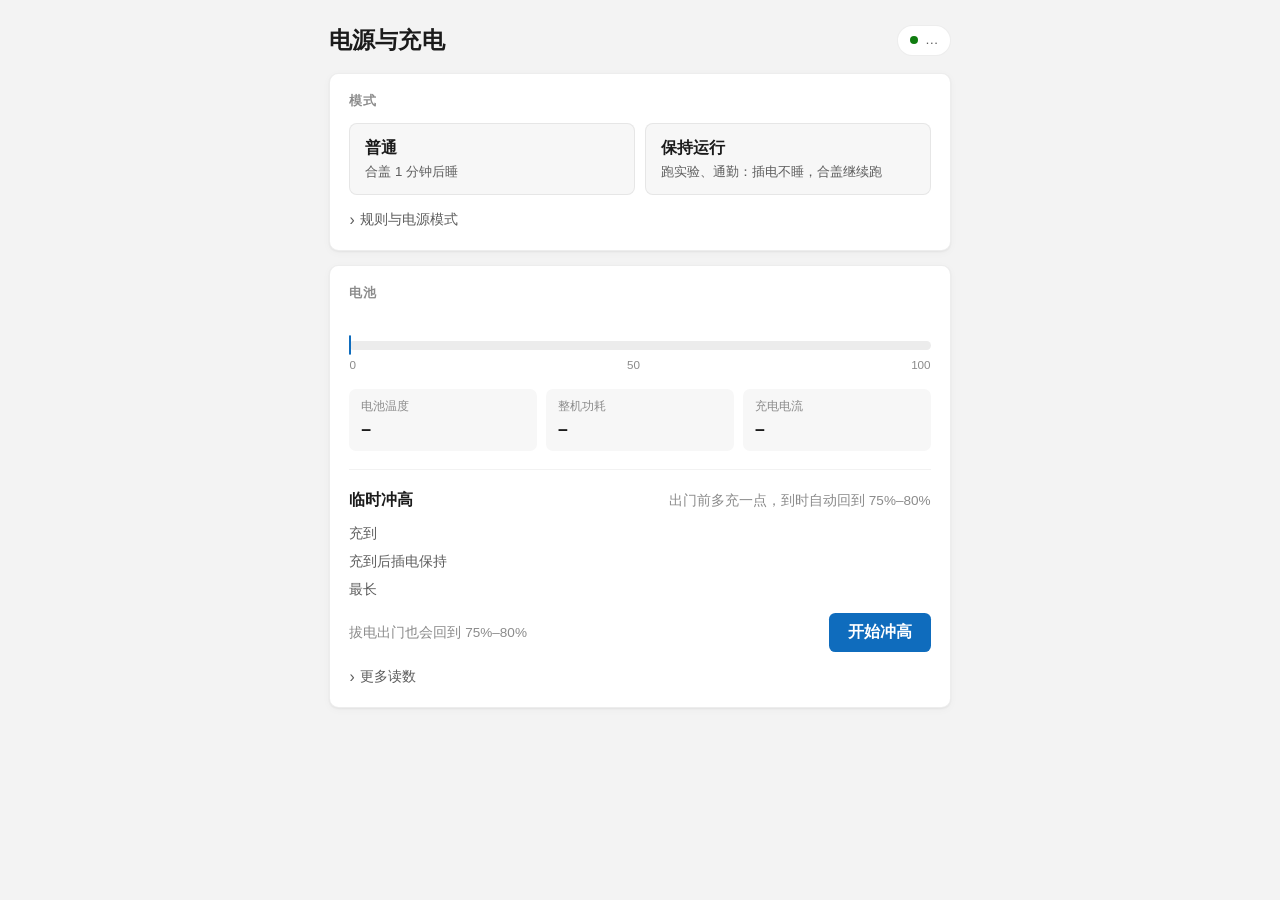
==== ui/web/index.html @ da081fdf "界面改用 WebView2（pywebview）：Windows 11 风格卡片、深浅色跟随系统、模式卡片点即切换、时长只在保持运行时出现、电量条标出充电区间、三格读数、冲高选项改为预设、冲高中显示进" ====
<!doctype html>
<html lang="zh-CN">
<head>
<meta charset="utf-8">
<meta name="viewport" content="width=device-width, initial-scale=1">
<title>PowerManager</title>
<style>
:root {
  --bg: #f3f3f3; --card: #ffffff; --line: rgba(0,0,0,.07); --line2: rgba(0,0,0,.05);
  --ink: #1b1b1b; --ink2: #5d5d5d; --ink3: #8b8b8b;
  --accent: #0f6cbd; --accent-ink: #ffffff; --accent-soft: #eaf2fb; --accent-line: #b4d3f2;
  --chip: #f7f7f7; --chip-hover: #efefef; --track: #ececec;
  --green: #107c10; --amber: #9d5d00; --red: #c42b1c; --band: rgba(15,108,189,.16);
  --shadow: 0 1px 2px rgba(0,0,0,.05), 0 2px 8px rgba(0,0,0,.03);
  color-scheme: light;
}
@media (prefers-color-scheme: dark) {
  :root {
    --bg: #202020; --card: #2b2b2b; --line: rgba(255,255,255,.08); --line2: rgba(255,255,255,.06);
    --ink: #f3f3f3; --ink2: #c5c5c5; --ink3: #9a9a9a;
    --accent: #4cc2ff; --accent-ink: #00243a; --accent-soft: rgba(76,194,255,.12); --accent-line: rgba(76,194,255,.45);
    --chip: #333333; --chip-hover: #3c3c3c; --track: #3a3a3a;
    --green: #6ccb5f; --amber: #fcb35b; --red: #ff99a4; --band: rgba(76,194,255,.22);
    --shadow: none;
    color-scheme: dark;
  }
}
* { box-sizing: border-box; }
html { font-size: clamp(14px, calc(10px + .45vw), 17px); }
body {
  margin: 0; background: var(--bg); color: var(--ink);
  font-family: "Segoe UI Variable Text", "Segoe UI", "Microsoft YaHei UI", sans-serif;
  font-size: 1rem; line-height: 1.45; -webkit-font-smoothing: antialiased;
  user-select: none; cursor: default;
}
.num { font-variant-numeric: tabular-nums; }
main { max-width: 42rem; margin: 0 auto; padding: 1.5rem 1.25rem 2rem; }
header { display: flex; align-items: center; justify-content: space-between; margin-bottom: 1rem; }
h1 { font-size: 1.45rem; font-weight: 600; margin: 0; letter-spacing: .01em; }
.pill { display: inline-flex; align-items: center; gap: .45rem; font-size: .86rem; color: var(--ink2);
        padding: .3rem .75rem; border-radius: 999px; background: var(--card); border: 1px solid var(--line); }
.dot { width: .5rem; height: .5rem; border-radius: 50%; background: var(--green); }
.pill.off .dot { background: var(--red); }
.link { color: var(--accent); cursor: pointer; font-weight: 600; }

.card { background: var(--card); border: 1px solid var(--line); border-radius: .6rem; box-shadow: var(--shadow);
        padding: 1.15rem 1.25rem; margin-bottom: .9rem; }
.card h2 { font-size: .8rem; font-weight: 600; color: var(--ink3); letter-spacing: .06em; margin: 0 0 .8rem; }
.row { display: flex; align-items: center; gap: .5rem; flex-wrap: wrap; }
.spread { justify-content: space-between; }
.muted { color: var(--ink2); }
.faint { color: var(--ink3); font-size: .86rem; }

/* mode tiles */
.tiles { display: grid; grid-template-columns: 1fr 1fr; gap: .6rem; }
.tile { border: 1px solid var(--line); border-radius: .5rem; padding: .8rem .95rem; cursor: pointer;
        background: var(--chip); transition: background .12s, border-color .12s; }
.tile:hover { background: var(--chip-hover); }
.tile b { display: block; font-weight: 600; font-size: 1.02rem; }
.tile span { display: block; font-size: .84rem; color: var(--ink2); margin-top: .15rem; }
.tile.on { background: var(--accent-soft); border-color: var(--accent); }
.tile.on b { color: var(--accent); }
.runbar { margin-top: .8rem; padding: .7rem .9rem; border-radius: .5rem; background: var(--accent-soft);
          display: flex; align-items: center; justify-content: space-between; gap: .75rem; flex-wrap: wrap; }
.runbar .left { font-weight: 600; }

/* chips */
.chips { display: inline-flex; gap: .3rem; flex-wrap: wrap; }
.chip { border: 1px solid var(--line); background: var(--card); color: var(--ink); border-radius: .4rem;
        padding: .22rem .7rem; font: inherit; font-size: .88rem; cursor: pointer; }
.chip:hover { background: var(--chip-hover); }
.chip.on { border-color: var(--accent); color: var(--accent); background: var(--accent-soft); font-weight: 600; }

details { margin-top: .9rem; }
summary { cursor: pointer; color: var(--ink2); font-size: .86rem; list-style: none; display: inline-flex; gap: .35rem; align-items: center; }
summary::before { content: "›"; display: inline-block; transition: transform .15s; font-size: 1rem; line-height: 1; }
details[open] summary::before { transform: rotate(90deg); }
.kv { display: grid; grid-template-columns: auto 1fr; gap: .3rem 1rem; margin-top: .6rem; font-size: .88rem; }
.kv dt { color: var(--ink3); }
.kv dd { margin: 0; color: var(--ink2); }

/* battery */
.big { font-family: "Segoe UI Variable Display", "Segoe UI", sans-serif; font-size: 3.2rem; font-weight: 600;
       line-height: 1; letter-spacing: -.02em; }
.big small { font-size: 1.5rem; font-weight: 500; color: var(--ink2); margin-left: .1rem; }
.flow { font-size: 1.02rem; }
.meter { position: relative; margin: 1.6rem 0 .35rem; height: .55rem; border-radius: 999px; background: var(--track); }
.meter .fill { position: absolute; left: 0; top: 0; bottom: 0; border-radius: 999px; background: var(--green); }
.meter .band { position: absolute; top: -.35rem; bottom: -.35rem; border: 1.5px solid var(--accent); border-radius: .3rem;
               background: var(--band); }
.meter .band i { position: absolute; bottom: calc(100% + .2rem); left: 50%; transform: translateX(-50%);
                 font-style: normal; font-size: .76rem; color: var(--accent); white-space: nowrap; font-weight: 600; }
.scale { display: flex; justify-content: space-between; font-size: .74rem; color: var(--ink3); margin-top: .45rem; }
.stats { display: grid; grid-template-columns: repeat(3, 1fr); gap: .6rem; margin-top: 1rem; }
.stat { background: var(--chip); border-radius: .45rem; padding: .55rem .75rem; }
.stat dt { font-size: .76rem; color: var(--ink3); }
.stat dd { margin: .1rem 0 0; font-size: 1.12rem; font-weight: 600; }
.note { margin-top: .8rem; font-size: .86rem; color: var(--ink3); }
.note.warn { color: var(--amber); }
hr { border: 0; border-top: 1px solid var(--line2); margin: 1.15rem 0; }

.boost-head { display: flex; align-items: baseline; justify-content: space-between; gap: 1rem; margin-bottom: .75rem; }
.boost-head b { font-weight: 600; font-size: 1.02rem; }
.field { display: grid; grid-template-columns: 7.5rem 1fr; align-items: center; gap: .5rem; margin: .45rem 0; }
.field label { color: var(--ink2); font-size: .9rem; }
.btn { border: 0; border-radius: .4rem; padding: .5rem 1.2rem; font: inherit; font-weight: 600; cursor: pointer;
       background: var(--accent); color: var(--accent-ink); }
.btn:hover { filter: brightness(1.08); }
.btn:disabled { opacity: .55; cursor: default; }
.boosting { background: var(--accent-soft); border-radius: .5rem; padding: .85rem 1rem; }
.progress { height: .35rem; border-radius: 999px; background: var(--track); margin: .6rem 0 .45rem; overflow: hidden; }
.progress > div { height: 100%; background: var(--accent); border-radius: 999px; }

.toast { position: fixed; left: 50%; bottom: 1.2rem; transform: translateX(-50%); background: var(--ink); color: var(--bg);
         padding: .55rem 1rem; border-radius: .45rem; font-size: .88rem; opacity: 0; transition: opacity .2s; pointer-events: none;
         max-width: 90vw; }
.toast.show { opacity: .95; }
.hidden { display: none !important; }
::-webkit-scrollbar { width: 6px; }
::-webkit-scrollbar-track { background: transparent; }
::-webkit-scrollbar-thumb { background: var(--line); border-radius: 3px; }
::-webkit-scrollbar-thumb:hover { background: var(--ink3); }
</style>
</head>
<body>
<main>
  <header>
    <h1>电源与充电</h1>
    <span id="agent" class="pill"><span class="dot"></span><span id="agent-text">…</span><span id="agent-start" class="link hidden">启动</span></span>
  </header>

  <section class="card">
    <h2>模式</h2>
    <div class="tiles">
      <div class="tile" id="t-normal"><b>普通</b><span>合盖 1 分钟后睡</span></div>
      <div class="tile" id="t-run"><b>保持运行</b><span>跑实验、通勤：插电不睡，合盖继续跑</span></div>
    </div>
    <div class="runbar hidden" id="runbar">
      <span class="left num" id="run-left"></span>
      <span class="row"><span class="faint">时长</span><span class="chips" id="hours"></span></span>
    </div>
    <details>
      <summary>规则与电源模式</summary>
      <dl class="kv" id="rules"></dl>
    </details>
  </section>

  <section class="card">
    <div class="row spread"><h2 style="margin:0">电池</h2><span class="faint num" id="read-at"></span></div>
    <div class="row" style="gap:1.1rem; margin-top:.6rem; align-items:flex-end">
      <div class="big num" id="pct"></div>
      <div style="padding-bottom:.25rem">
        <div class="flow" id="flow"></div>
        <div class="faint" id="hw"></div>
      </div>
    </div>
    <div class="meter"><div class="fill" id="fill"></div><div class="band" id="band"><i id="band-label"></i></div></div>
    <div class="scale num"><span>0</span><span>50</span><span>100</span></div>
    <dl class="stats">
      <div class="stat"><dt>电池温度</dt><dd class="num" id="s-temp">–</dd></div>
      <div class="stat"><dt>整机功耗</dt><dd class="num" id="s-power">–</dd></div>
      <div class="stat"><dt>充电电流</dt><dd class="num" id="s-ma">–</dd></div>
    </dl>
    <div class="note" id="note"></div>
    <hr>

    <div id="boost-off">
      <div class="boost-head"><b>临时冲高</b><span class="faint">出门前多充一点，到时自动回到 75%–80%</span></div>
      <div class="field"><label>充到</label><span class="chips" id="b-target"></span></div>
      <div class="field"><label>充到后插电保持</label><span class="chips" id="b-hold"></span></div>
      <div class="field"><label>最长</label><span class="chips" id="b-max"></span></div>
      <div class="row spread" style="margin-top:.9rem">
        <span class="faint">拔电出门也会回到 75%–80%</span>
        <button class="btn" id="b-go">开始冲高</button>
      </div>
    </div>
    <div id="boost-on" class="boosting hidden">
      <div class="row spread"><b id="bo-title"></b><span class="faint num" id="bo-deadline"></span></div>
      <div class="progress"><div id="bo-bar"></div></div>
      <div class="faint" id="bo-text"></div>
    </div>

    <details>
      <summary>更多读数</summary>
      <dl class="kv" id="more"></dl>
    </details>
  </section>
</main>
<div class="toast" id="toast"></div>

<script>
const $ = id => document.getElementById(id);
const api = () => window.pywebview.api;
let S = null;
const pick = { target: null, hold: null, maxh: null };

function toast(msg) {
  const t = $('toast'); t.textContent = msg; t.classList.add('show');
  clearTimeout(t._h); t._h = setTimeout(() => t.classList.remove('show'), 3500);
}

function chips(el, values, current, fmt, onPick) {
  el.innerHTML = '';
  for (const v of values) {
    const b = document.createElement('button');
    b.className = 'chip num' + (v == current ? ' on' : '');
    b.textContent = fmt(v);
    b.onclick = () => onPick(v);
    el.appendChild(b);
  }
}

function render(s) {
  S = s;
  // agent
  $('agent').classList.toggle('off', !s.agent);
  $('agent-text').textContent = s.agent ? '常驻运行中' : '常驻没在运行';
  $('agent-start').classList.toggle('hidden', s.agent);

  // mode
  const run = s.mode.mode === 'run';
  $('t-normal').classList.toggle('on', !run);
  $('t-run').classList.toggle('on', run);
  $('runbar').classList.toggle('hidden', !run);
  if (run) $('run-left').textContent = `还剩 ${s.mode.left}，${s.mode.until} 回到普通`;
  chips($('hours'), [2, 4, 8, 12, 24], s.mode.hours, v => `${v} 小时`, v => setMode('run', v));
  const R = run
    ? [['插电', '15 分钟关屏，不睡；合盖继续跑'], ['用电池', '5 分钟关屏，30 分钟没人操作才睡；电池到 40 °C 提前睡'],
       ['睡不下去', '2 分钟后休眠（后台忙时只能休眠）']]
    : [['合盖', '1 分钟后睡'], ['插电', '15 分钟关屏，1 小时睡'], ['用电池', '5 分钟关屏，15 分钟睡'],
       ['睡不下去', '2 分钟后休眠（后台忙时只能休眠）']];
  R.push(['电源模式', `插电 ${s.power_mode.ac}；用电池 ${s.power_mode.dc}（50% 以下自动换最佳能效）`],
         ['电源键', '不起作用（睡着时按会唤醒）']);
  $('rules').innerHTML = R.map(([k, v]) => `<dt>${k}</dt><dd>${v}</dd>`).join('');

  // battery
  const b = s.battery;
  $('pct').innerHTML = b.pct == null ? '–' : `${b.pct}<small>%</small>`;
  $('flow').textContent = b.flow;
  $('read-at').textContent = b.read_at ? `读数 ${b.read_at}` : '';
  const [lo, hi] = b.band;
  $('hw').textContent = b.hw
    ? (b.hw[0] == lo && b.hw[1] == hi ? `充电区间 ${lo}%–${hi}%` : `充电区间 ${b.hw[0]}%–${b.hw[1]}%（应为 ${lo}%–${hi}%，下次运行改回）`)
    : '充电区间还没读到';
  const fill = $('fill');
  fill.style.width = (b.pct ?? 0) + '%';
  fill.style.background = b.pct >= 50 ? 'var(--green)' : b.pct >= 20 ? 'var(--amber)' : 'var(--red)';
  const band = $('band');
  band.style.left = lo + '%'; band.style.width = (hi - lo) + '%';
  $('band-label').textContent = `${lo}–${hi}%`;
  $('s-temp').textContent = b.temp != null ? `${b.temp.toFixed(1)} °C` : '–';
  $('s-power').textContent = b.system_w != null ? `${b.system_w} W` : '–';
  $('s-ma').textContent = b.charge_ma != null ? `${b.charge_ma} mA` : '–';
  const note = $('note');
  note.textContent = b.slow ? '充得慢：机器热或功耗高时 EC 会压低充电电流，凉下来自动放开' : b.last;
  note.classList.toggle('warn', b.slow);
  $('more').innerHTML = [
    ['最热传感器', b.hottest != null ? `${Math.round(b.hottest)} °C（CPU 满载时 90–100 °C 是正常的）` : '–'],
    ['电源模式', `插电 ${s.power_mode.ac}，用电池 ${s.power_mode.dc}`],
    ['读数', '有事才读：插拔电、醒来、电量每变 5%、冲高到点'],
  ].map(([k, v]) => `<dt>${k}</dt><dd>${v}</dd>`).join('');

  // boost
  const bo = s.boost;
  $('boost-on').classList.toggle('hidden', !bo.active);
  $('boost-off').classList.toggle('hidden', bo.active);
  if (bo.active) {
    $('bo-title').textContent = `冲高到 ${bo.target}%`;
    $('bo-deadline').textContent = `最迟 ${bo.deadline} 回落`;
    if (bo.held != null) {
      $('bo-bar').style.width = Math.min(100, 100 * bo.held / bo.hold) + '%';
      $('bo-text').textContent = `已充到，插着电保持 ${bo.held}/${bo.hold} 分钟；拔电也会回到 75%–80%`;
    } else {
      $('bo-bar').style.width = Math.min(100, 100 * Math.max(0, (b.pct ?? 0) - lo) / Math.max(1, bo.target - lo)) + '%';
      $('bo-text').textContent = `正在充（${b.pct}%），充到后插着电保持 ${bo.hold} 分钟；拔电也会回到 75%–80%`;
    }
  } else {
    pick.target ??= s.boost_prefs.target; pick.hold ??= nearest(s.boost_prefs.hold, [30, 60, 120]);
    pick.maxh ??= nearest(s.boost_prefs.maxh, [2, 4, 8]);
    chips($('b-target'), [85, 90, 95, 100], pick.target, v => `${v}%`, v => { pick.target = v; render(S); });
    chips($('b-hold'), [30, 60, 120], pick.hold, v => `${v} 分钟`, v => { pick.hold = v; render(S); });
    chips($('b-max'), [2, 4, 8], pick.maxh, v => `${v} 小时`, v => { pick.maxh = v; render(S); });
  }
}
const nearest = (x, arr) => arr.reduce((a, b) => Math.abs(b - x) < Math.abs(a - x) ? b : a);

async function refresh() { if (window.pywebview) render(await api().get_state()); }

async function setMode(mode, hours) {
  const r = await api().set_mode(mode, hours ?? S.mode.hours);
  if (!r.ok) toast(r.msg);
  await refresh();
}

$('t-normal').onclick = () => S && S.mode.mode !== 'normal' && setMode('normal');
$('t-run').onclick = () => S && S.mode.mode !== 'run' && setMode('run');
$('agent-start').onclick = async () => { const r = await api().start_agent(); if (!r.ok) toast(r.msg); refresh(); };
$('b-go').onclick = async () => {
  const btn = $('b-go'); btn.disabled = true; btn.textContent = '正在写入 EC…';
  const r = await api().boost(pick.target, pick.hold, pick.maxh);
  btn.disabled = false; btn.textContent = '开始冲高';
  toast(r.ok ? `已开始冲高到 ${pick.target}%` : r.msg);
  refresh();
};
window.addEventListener('pywebviewready', refresh);
window.addEventListener('focus', refresh);
document.addEventListener('visibilitychange', () => { if (!document.hidden) refresh(); });
</script>
</body>
</html>
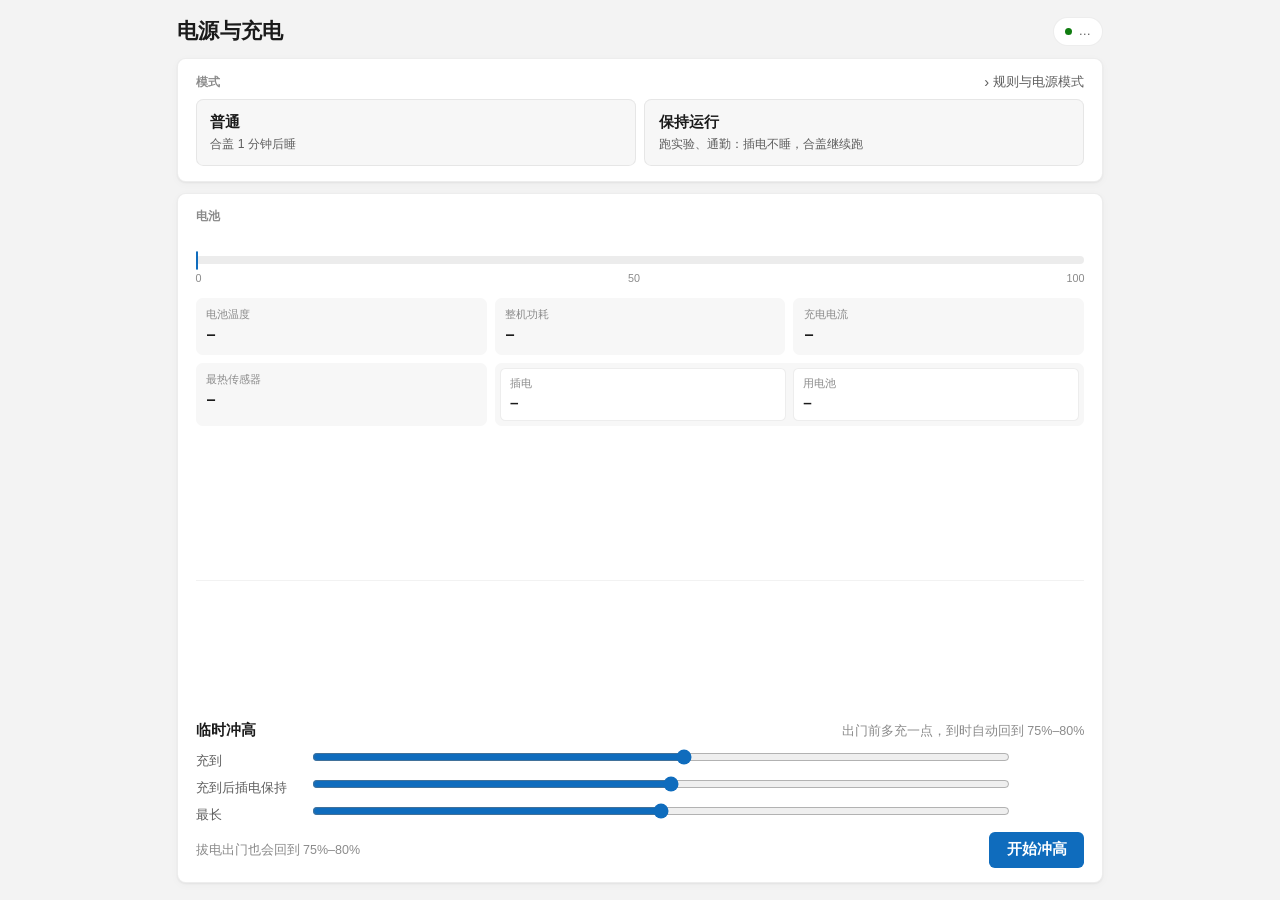
==== commit 552a9fd6: "优化 UI 窗口居中、响应式展开联动、冲高滑动条及状态卡片布局" ====
--- a/ui/web/index.html
+++ b/ui/web/index.html
@@ -26,7 +26,7 @@
   }
 }
 * { box-sizing: border-box; }
-html { font-size: clamp(14px, calc(10px + .45vw), 17px); }
+html { font-size: clamp(11.5px, 1.62vh, 15.5px); }
 body {
   margin: 0; background: var(--bg); color: var(--ink);
   font-family: "Segoe UI Variable Text", "Segoe UI", "Microsoft YaHei UI", sans-serif;
@@ -34,8 +34,13 @@
   user-select: none; cursor: default;
 }
 .num { font-variant-numeric: tabular-nums; }
-main { max-width: 42rem; margin: 0 auto; padding: 1.5rem 1.25rem 2rem; }
-header { display: flex; align-items: center; justify-content: space-between; margin-bottom: 1rem; }
+main { max-width: 44rem; min-height: 100vh; margin: 0 auto; padding: 1.1rem 1.25rem 1.15rem;
+       display: flex; flex-direction: column; transition: max-width .18s cubic-bezier(.2, .8, .2, 1); }
+main.expanded { max-width: 66rem; }
+@media (min-width: 1000px) {
+  main { max-width: 66rem; }
+}
+header { display: flex; align-items: center; justify-content: space-between; margin-bottom: .75rem; }
 h1 { font-size: 1.45rem; font-weight: 600; margin: 0; letter-spacing: .01em; }
 .pill { display: inline-flex; align-items: center; gap: .45rem; font-size: .86rem; color: var(--ink2);
         padding: .3rem .75rem; border-radius: 999px; background: var(--card); border: 1px solid var(--line); }
@@ -44,7 +49,8 @@
 .link { color: var(--accent); cursor: pointer; font-weight: 600; }
 
 .card { background: var(--card); border: 1px solid var(--line); border-radius: .6rem; box-shadow: var(--shadow);
-        padding: 1.15rem 1.25rem; margin-bottom: .9rem; }
+        padding: 1rem 1.2rem; margin-bottom: .75rem; }
+.battery-card { flex: 1; margin-bottom: 0; display: flex; flex-direction: column; justify-content: space-between; }
 .card h2 { font-size: .8rem; font-weight: 600; color: var(--ink3); letter-spacing: .06em; margin: 0 0 .8rem; }
 .row { display: flex; align-items: center; gap: .5rem; flex-wrap: wrap; }
 .spread { justify-content: space-between; }
@@ -71,38 +77,69 @@
 .chip:hover { background: var(--chip-hover); }
 .chip.on { border-color: var(--accent); color: var(--accent); background: var(--accent-soft); font-weight: 600; }
 
-details { margin-top: .9rem; }
-summary { cursor: pointer; color: var(--ink2); font-size: .86rem; list-style: none; display: inline-flex; gap: .35rem; align-items: center; }
-summary::before { content: "›"; display: inline-block; transition: transform .15s; font-size: 1rem; line-height: 1; }
-details[open] summary::before { transform: rotate(90deg); }
+.card-head { display: flex; align-items: center; justify-content: space-between; margin-bottom: .55rem; }
+.card-head h2 { margin: 0; }
+.toggle { background: none; border: 0; padding: 0; font: inherit; color: var(--ink2); font-size: .86rem; cursor: pointer;
+          display: inline-flex; align-items: center; gap: .3rem; }
+.toggle:hover { color: var(--ink); }
+.toggle::before { content: "›"; display: inline-block; transition: transform .15s; font-size: 1rem; line-height: 1; }
+.mode-card.expanded .toggle::before { transform: rotate(90deg); }
+.rules-panel { display: none; }
+.mode-card.expanded .mode-layout { display: grid; grid-template-columns: minmax(14rem, 17.5rem) 1fr; gap: 1rem; align-items: start; }
+.mode-card.expanded .tiles { grid-template-columns: 1fr; }
+.mode-card.expanded .rules-panel { display: block; border-left: 1px solid var(--line2); padding-left: 1rem;
+                                   animation: fadeSlide .18s ease-out; }
+@keyframes fadeSlide { from { opacity: 0; transform: translateX(6px); } to { opacity: 1; transform: translateX(0); } }
+.mode-card.expanded .kv { margin-top: 0; }
 .kv { display: grid; grid-template-columns: auto 1fr; gap: .3rem 1rem; margin-top: .6rem; font-size: .88rem; }
 .kv dt { color: var(--ink3); }
 .kv dd { margin: 0; color: var(--ink2); }
+.substats { display: flex; flex-wrap: wrap; gap: .35rem 1.25rem; margin-top: .65rem; font-size: .84rem; color: var(--ink3); }
+.substats b { font-weight: 500; color: var(--ink2); }
+.read-wrap { position: relative; display: inline-flex; padding: .35rem .5rem; margin: -.35rem -.5rem; cursor: help; }
+.read-badge { font-size: .8rem; font-weight: 500; color: var(--amber); border: 1px solid var(--amber);
+              background: rgba(252,179,91,.10); padding: .12rem .55rem; border-radius: .35rem; }
+.read-tip { position: absolute; right: 0; top: calc(100% + .1rem); z-index: 20; white-space: nowrap;
+            background: var(--ink); color: var(--bg); font-size: .78rem; padding: .35rem .65rem; border-radius: .4rem;
+            box-shadow: var(--shadow); opacity: 0; pointer-events: none; transition: opacity .12s; }
+.read-wrap:hover .read-tip { opacity: .96; }
 
 /* battery */
 .big { font-family: "Segoe UI Variable Display", "Segoe UI", sans-serif; font-size: 3.2rem; font-weight: 600;
        line-height: 1; letter-spacing: -.02em; }
 .big small { font-size: 1.5rem; font-weight: 500; color: var(--ink2); margin-left: .1rem; }
 .flow { font-size: 1.02rem; }
-.meter { position: relative; margin: 1.6rem 0 .35rem; height: .55rem; border-radius: 999px; background: var(--track); }
+.meter { position: relative; margin: 1.3rem 0 .25rem; height: .55rem; border-radius: 999px; background: var(--track); }
 .meter .fill { position: absolute; left: 0; top: 0; bottom: 0; border-radius: 999px; background: var(--green); }
 .meter .band { position: absolute; top: -.35rem; bottom: -.35rem; border: 1.5px solid var(--accent); border-radius: .3rem;
                background: var(--band); }
 .meter .band i { position: absolute; bottom: calc(100% + .2rem); left: 50%; transform: translateX(-50%);
                  font-style: normal; font-size: .76rem; color: var(--accent); white-space: nowrap; font-weight: 600; }
 .scale { display: flex; justify-content: space-between; font-size: .74rem; color: var(--ink3); margin-top: .45rem; }
-.stats { display: grid; grid-template-columns: repeat(3, 1fr); gap: .6rem; margin-top: 1rem; }
+.stats { display: grid; grid-template-columns: repeat(3, 1fr); gap: .55rem; margin-top: .75rem; }
 .stat { background: var(--chip); border-radius: .45rem; padding: .55rem .75rem; }
+.stat.wide { grid-column: span 2; padding: .35rem; }
 .stat dt { font-size: .76rem; color: var(--ink3); }
 .stat dd { margin: .1rem 0 0; font-size: 1.12rem; font-weight: 600; }
-.note { margin-top: .8rem; font-size: .86rem; color: var(--ink3); }
+.pm-boxes { display: grid; grid-template-columns: 1fr 1fr; gap: .45rem; height: 100%; }
+.pm-box { background: var(--card); border: 1px solid var(--line); border-radius: .38rem; padding: .4rem .65rem;
+          display: flex; flex-direction: column; justify-content: center; }
+.pm-box span { font-size: .76rem; color: var(--ink3); }
+.pm-box b { margin-top: .1rem; font-size: 1.05rem; font-weight: 600; color: var(--ink); }
+.pm-box.on { border-color: var(--accent); background: var(--accent-soft); }
+.pm-box.on b { color: var(--accent); }
+.note { margin-top: .55rem; font-size: .86rem; color: var(--ink3); }
 .note.warn { color: var(--amber); }
-hr { border: 0; border-top: 1px solid var(--line2); margin: 1.15rem 0; }
-
-.boost-head { display: flex; align-items: baseline; justify-content: space-between; gap: 1rem; margin-bottom: .75rem; }
+hr { border: 0; border-top: 1px solid var(--line2); margin: .8rem 0; }
+
+.boost-head { display: flex; align-items: baseline; justify-content: space-between; gap: 1rem; margin-bottom: .5rem; }
 .boost-head b { font-weight: 600; font-size: 1.02rem; }
-.field { display: grid; grid-template-columns: 7.5rem 1fr; align-items: center; gap: .5rem; margin: .45rem 0; }
-.field label { color: var(--ink2); font-size: .9rem; }
+.field { display: grid; grid-template-columns: 7.5rem 1fr; align-items: start; gap: .5rem; margin: .4rem 0; }
+.field label { color: var(--ink2); font-size: .9rem; padding-top: .15rem; }
+.ctrl { display: flex; flex-direction: column; gap: .2rem; min-width: 0; }
+.slider-row { display: flex; align-items: center; gap: .6rem; }
+.slider-row input[type="range"] { flex: 1; min-width: 0; accent-color: var(--accent); cursor: pointer; margin: 0; }
+.slider-val { min-width: 4.5rem; text-align: right; font-weight: 600; color: var(--accent); font-size: .92rem; }
 .btn { border: 0; border-radius: .4rem; padding: .5rem 1.2rem; font: inherit; font-weight: 600; cursor: pointer;
        background: var(--accent); color: var(--accent-ink); }
 .btn:hover { filter: brightness(1.08); }
@@ -129,47 +166,84 @@
     <span id="agent" class="pill"><span class="dot"></span><span id="agent-text">…</span><span id="agent-start" class="link hidden">启动</span></span>
   </header>
 
-  <section class="card">
-    <h2>模式</h2>
-    <div class="tiles">
-      <div class="tile" id="t-normal"><b>普通</b><span>合盖 1 分钟后睡</span></div>
-      <div class="tile" id="t-run"><b>保持运行</b><span>跑实验、通勤：插电不睡，合盖继续跑</span></div>
+  <section class="card mode-card" id="mode-card">
+    <div class="card-head">
+      <h2>模式</h2>
+      <button type="button" class="toggle" id="rules-toggle">规则与电源模式</button>
     </div>
-    <div class="runbar hidden" id="runbar">
-      <span class="left num" id="run-left"></span>
-      <span class="row"><span class="faint">时长</span><span class="chips" id="hours"></span></span>
+    <div class="mode-layout">
+      <div class="mode-left">
+        <div class="tiles">
+          <div class="tile" id="t-normal"><b>普通</b><span>合盖 1 分钟后睡</span></div>
+          <div class="tile" id="t-run"><b>保持运行</b><span>跑实验、通勤：插电不睡，合盖继续跑</span></div>
+        </div>
+        <div class="runbar hidden" id="runbar">
+          <span class="left num" id="run-left"></span>
+          <span class="row"><span class="faint">时长</span><span class="chips" id="hours"></span></span>
+        </div>
+      </div>
+      <div class="rules-panel"><dl class="kv" id="rules"></dl></div>
     </div>
-    <details>
-      <summary>规则与电源模式</summary>
-      <dl class="kv" id="rules"></dl>
-    </details>
   </section>
 
-  <section class="card">
-    <div class="row spread"><h2 style="margin:0">电池</h2><span class="faint num" id="read-at"></span></div>
-    <div class="row" style="gap:1.1rem; margin-top:.6rem; align-items:flex-end">
-      <div class="big num" id="pct"></div>
-      <div style="padding-bottom:.25rem">
-        <div class="flow" id="flow"></div>
-        <div class="faint" id="hw"></div>
-      </div>
+  <section class="card battery-card">
+    <div>
+      <div class="row spread">
+        <h2 style="margin:0">电池</h2>
+        <span class="read-wrap hidden" id="read-wrap">
+          <span class="read-badge num" id="read-at"></span>
+          <span class="read-tip">事件触发：插拔电、醒来、电量每变 5%、冲高到点</span>
+        </span>
+      </div>
+      <div class="row" style="gap:1.1rem; margin-top:.6rem; align-items:flex-end">
+        <div class="big num" id="pct"></div>
+        <div style="padding-bottom:.25rem">
+          <div class="flow" id="flow"></div>
+          <div class="faint" id="hw"></div>
+        </div>
+      </div>
+      <div class="meter"><div class="fill" id="fill"></div><div class="band" id="band"><i id="band-label"></i></div></div>
+      <div class="scale num"><span>0</span><span>50</span><span>100</span></div>
+      <dl class="stats">
+        <div class="stat"><dt>电池温度</dt><dd class="num" id="s-temp">–</dd></div>
+        <div class="stat"><dt>整机功耗</dt><dd class="num" id="s-power">–</dd></div>
+        <div class="stat"><dt>充电电流</dt><dd class="num" id="s-ma">–</dd></div>
+        <div class="stat"><dt>最热传感器</dt><dd class="num" id="s-hot">–</dd></div>
+        <div class="stat wide">
+          <div class="pm-boxes">
+            <div class="pm-box" id="pm-ac"><span>插电</span><b id="pm-ac-v">–</b></div>
+            <div class="pm-box" id="pm-dc"><span>用电池</span><b id="pm-dc-v">–</b></div>
+          </div>
+        </div>
+      </dl>
+      <div class="note" id="note"></div>
     </div>
-    <div class="meter"><div class="fill" id="fill"></div><div class="band" id="band"><i id="band-label"></i></div></div>
-    <div class="scale num"><span>0</span><span>50</span><span>100</span></div>
-    <dl class="stats">
-      <div class="stat"><dt>电池温度</dt><dd class="num" id="s-temp">–</dd></div>
-      <div class="stat"><dt>整机功耗</dt><dd class="num" id="s-power">–</dd></div>
-      <div class="stat"><dt>充电电流</dt><dd class="num" id="s-ma">–</dd></div>
-    </dl>
-    <div class="note" id="note"></div>
     <hr>
 
     <div id="boost-off">
       <div class="boost-head"><b>临时冲高</b><span class="faint">出门前多充一点，到时自动回到 75%–80%</span></div>
-      <div class="field"><label>充到</label><span class="chips" id="b-target"></span></div>
-      <div class="field"><label>充到后插电保持</label><span class="chips" id="b-hold"></span></div>
-      <div class="field"><label>最长</label><span class="chips" id="b-max"></span></div>
-      <div class="row spread" style="margin-top:.9rem">
+      <div class="field">
+        <label>充到</label>
+        <div class="ctrl">
+          <div class="slider-row"><input type="range" id="r-target" min="85" max="100" step="1"><span class="slider-val num" id="v-target"></span></div>
+          <span class="chips" id="b-target"></span>
+        </div>
+      </div>
+      <div class="field">
+        <label>充到后插电保持</label>
+        <div class="ctrl">
+          <div class="slider-row"><input type="range" id="r-hold" min="15" max="180" step="5"><span class="slider-val num" id="v-hold"></span></div>
+          <span class="chips" id="b-hold"></span>
+        </div>
+      </div>
+      <div class="field">
+        <label>最长</label>
+        <div class="ctrl">
+          <div class="slider-row"><input type="range" id="r-max" min="1" max="12" step="0.5"><span class="slider-val num" id="v-max"></span></div>
+          <span class="chips" id="b-max"></span>
+        </div>
+      </div>
+      <div class="row spread" style="margin-top:.55rem">
         <span class="faint">拔电出门也会回到 75%–80%</span>
         <button class="btn" id="b-go">开始冲高</button>
       </div>
@@ -179,11 +253,6 @@
       <div class="progress"><div id="bo-bar"></div></div>
       <div class="faint" id="bo-text"></div>
     </div>
-
-    <details>
-      <summary>更多读数</summary>
-      <dl class="kv" id="more"></dl>
-    </details>
   </section>
 </main>
 <div class="toast" id="toast"></div>
@@ -229,7 +298,7 @@
        ['睡不下去', '2 分钟后休眠（后台忙时只能休眠）']]
     : [['合盖', '1 分钟后睡'], ['插电', '15 分钟关屏，1 小时睡'], ['用电池', '5 分钟关屏，15 分钟睡'],
        ['睡不下去', '2 分钟后休眠（后台忙时只能休眠）']];
-  R.push(['电源模式', `插电 ${s.power_mode.ac}；用电池 ${s.power_mode.dc}（50% 以下自动换最佳能效）`],
+  R.push(['电源模式', '插电 最佳性能；用电池 ≥ 50% 平衡、< 50% 最佳能效'],
          ['电源键', '不起作用（睡着时按会唤醒）']);
   $('rules').innerHTML = R.map(([k, v]) => `<dt>${k}</dt><dd>${v}</dd>`).join('');
 
@@ -237,7 +306,8 @@
   const b = s.battery;
   $('pct').innerHTML = b.pct == null ? '–' : `${b.pct}<small>%</small>`;
   $('flow').textContent = b.flow;
-  $('read-at').textContent = b.read_at ? `读数 ${b.read_at}` : '';
+  $('read-at').textContent = b.read_at ? `上次更新：${b.read_at}` : '';
+  $('read-wrap').classList.toggle('hidden', !b.read_at);
   const [lo, hi] = b.band;
   $('hw').textContent = b.hw
     ? (b.hw[0] == lo && b.hw[1] == hi ? `充电区间 ${lo}%–${hi}%` : `充电区间 ${b.hw[0]}%–${b.hw[1]}%（应为 ${lo}%–${hi}%，下次运行改回）`)
@@ -251,14 +321,14 @@
   $('s-temp').textContent = b.temp != null ? `${b.temp.toFixed(1)} °C` : '–';
   $('s-power').textContent = b.system_w != null ? `${b.system_w} W` : '–';
   $('s-ma').textContent = b.charge_ma != null ? `${b.charge_ma} mA` : '–';
+  $('s-hot').textContent = b.hottest != null ? `${Math.round(b.hottest)} °C` : '–';
+  $('pm-ac-v').textContent = s.power_mode.ac;
+  $('pm-dc-v').textContent = s.power_mode.dc;
+  $('pm-ac').classList.toggle('on', !!b.ac);
+  $('pm-dc').classList.toggle('on', !b.ac);
   const note = $('note');
   note.textContent = b.slow ? '充得慢：机器热或功耗高时 EC 会压低充电电流，凉下来自动放开' : b.last;
   note.classList.toggle('warn', b.slow);
-  $('more').innerHTML = [
-    ['最热传感器', b.hottest != null ? `${Math.round(b.hottest)} °C（CPU 满载时 90–100 °C 是正常的）` : '–'],
-    ['电源模式', `插电 ${s.power_mode.ac}，用电池 ${s.power_mode.dc}`],
-    ['读数', '有事才读：插拔电、醒来、电量每变 5%、冲高到点'],
-  ].map(([k, v]) => `<dt>${k}</dt><dd>${v}</dd>`).join('');
 
   // boost
   const bo = s.boost;
@@ -275,14 +345,36 @@
       $('bo-text').textContent = `正在充（${b.pct}%），充到后插着电保持 ${bo.hold} 分钟；拔电也会回到 75%–80%`;
     }
   } else {
-    pick.target ??= s.boost_prefs.target; pick.hold ??= nearest(s.boost_prefs.hold, [30, 60, 120]);
-    pick.maxh ??= nearest(s.boost_prefs.maxh, [2, 4, 8]);
-    chips($('b-target'), [85, 90, 95, 100], pick.target, v => `${v}%`, v => { pick.target = v; render(S); });
-    chips($('b-hold'), [30, 60, 120], pick.hold, v => `${v} 分钟`, v => { pick.hold = v; render(S); });
-    chips($('b-max'), [2, 4, 8], pick.maxh, v => `${v} 小时`, v => { pick.maxh = v; render(S); });
+    pick.target ??= s.boost_prefs.target;
+    pick.hold ??= s.boost_prefs.hold;
+    pick.maxh ??= s.boost_prefs.maxh;
+    renderBoostControls();
   }
 }
-const nearest = (x, arr) => arr.reduce((a, b) => Math.abs(b - x) < Math.abs(a - x) ? b : a);
+
+const BOOST_FIELDS = [
+  { key: 'target', range: 'r-target', val: 'v-target', chips: 'b-target', presets: [85, 90, 95, 100], fmt: v => `${v}%` },
+  { key: 'hold',   range: 'r-hold',   val: 'v-hold',   chips: 'b-hold',   presets: [30, 60, 120],     fmt: v => `${v} 分钟` },
+  { key: 'maxh',   range: 'r-max',    val: 'v-max',    chips: 'b-max',    presets: [2, 4, 8],         fmt: v => `${v} 小时` },
+];
+
+function renderBoostControls() {
+  for (const f of BOOST_FIELDS) {
+    const cur = pick[f.key];
+    const r = $(f.range);
+    if (Number(r.value) !== cur) r.value = cur;
+    $(f.val).textContent = f.fmt(cur);
+    chips($(f.chips), f.presets, cur, f.fmt, v => { pick[f.key] = v; renderBoostControls(); });
+  }
+}
+
+for (const f of BOOST_FIELDS) {
+  $(f.range).addEventListener('input', e => {
+    pick[f.key] = Number(e.target.value);
+    $(f.val).textContent = f.fmt(pick[f.key]);
+    [...$(f.chips).children].forEach((b, i) => b.classList.toggle('on', f.presets[i] === pick[f.key]));
+  });
+}
 
 async function refresh() { if (window.pywebview) render(await api().get_state()); }
 
@@ -292,6 +384,24 @@
   await refresh();
 }
 
+let animatingUntil = 0;
+function setExpandedUI(on) {
+  $('mode-card').classList.toggle('expanded', on);
+  document.querySelector('main').classList.toggle('expanded', on);
+}
+$('rules-toggle').onclick = () => {
+  const on = !$('mode-card').classList.contains('expanded');
+  animatingUntil = Date.now() + 280;
+  setExpandedUI(on);
+  if (window.pywebview) api().set_expanded(on);
+};
+function syncExpandedByWidth() {
+  if (Date.now() < animatingUntil) return;
+  const wide = window.innerWidth >= 880;
+  if (wide !== $('mode-card').classList.contains('expanded')) setExpandedUI(wide);
+}
+window.addEventListener('resize', syncExpandedByWidth);
+window.addEventListener('pywebviewready', syncExpandedByWidth);
 $('t-normal').onclick = () => S && S.mode.mode !== 'normal' && setMode('normal');
 $('t-run').onclick = () => S && S.mode.mode !== 'run' && setMode('run');
 $('agent-start').onclick = async () => { const r = await api().start_agent(); if (!r.ok) toast(r.msg); refresh(); };
